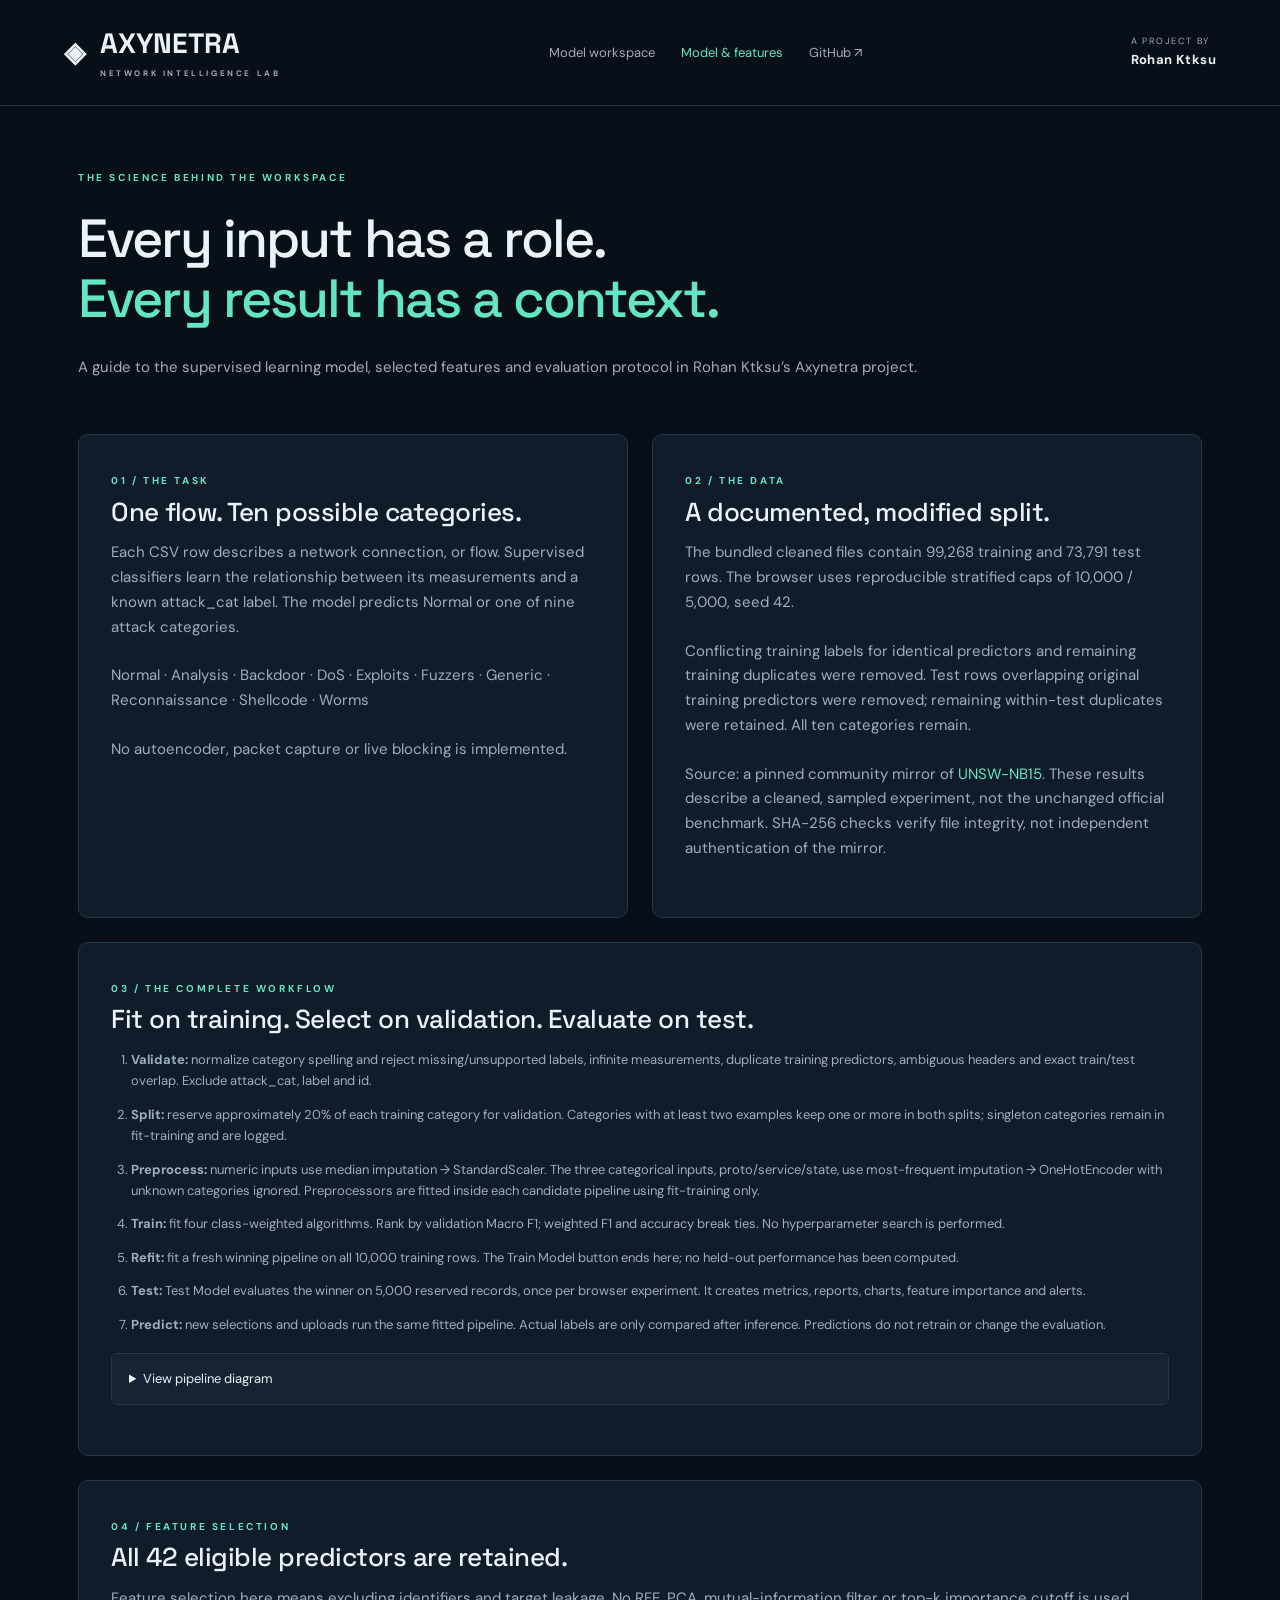
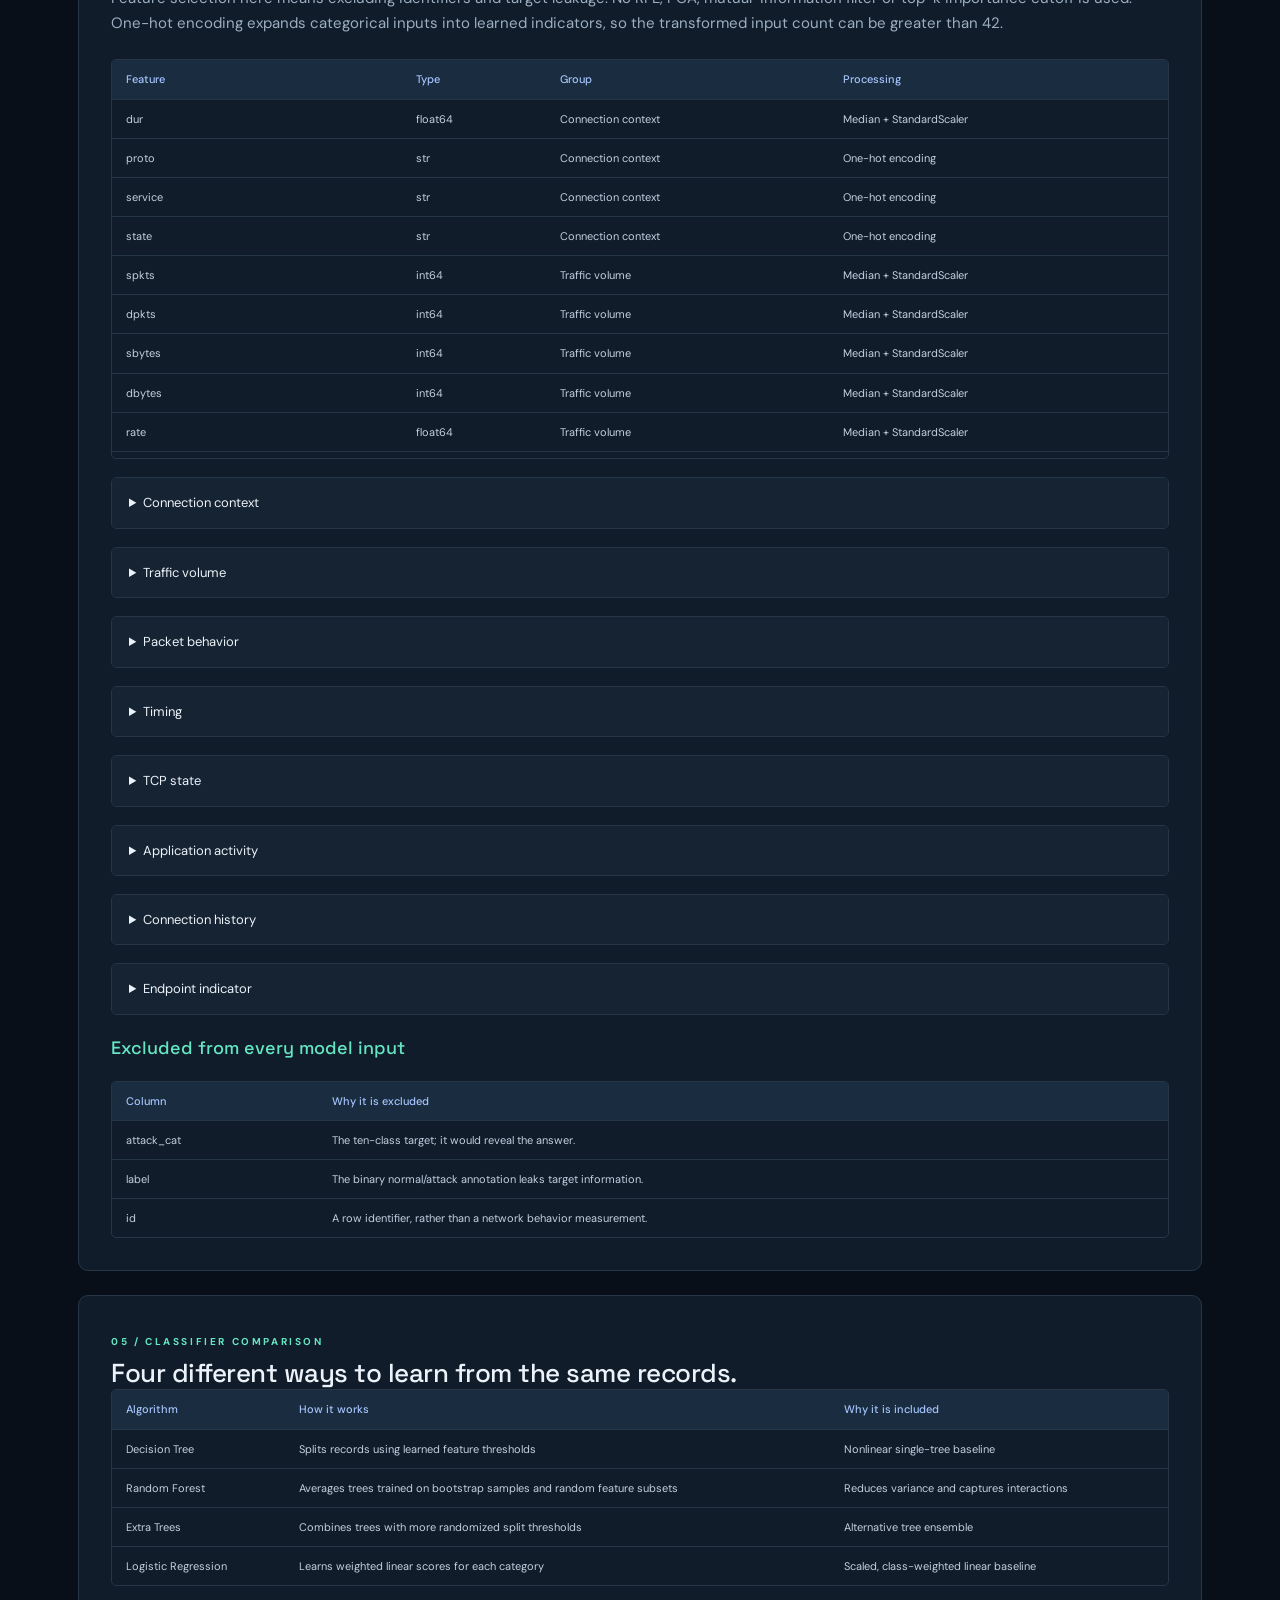
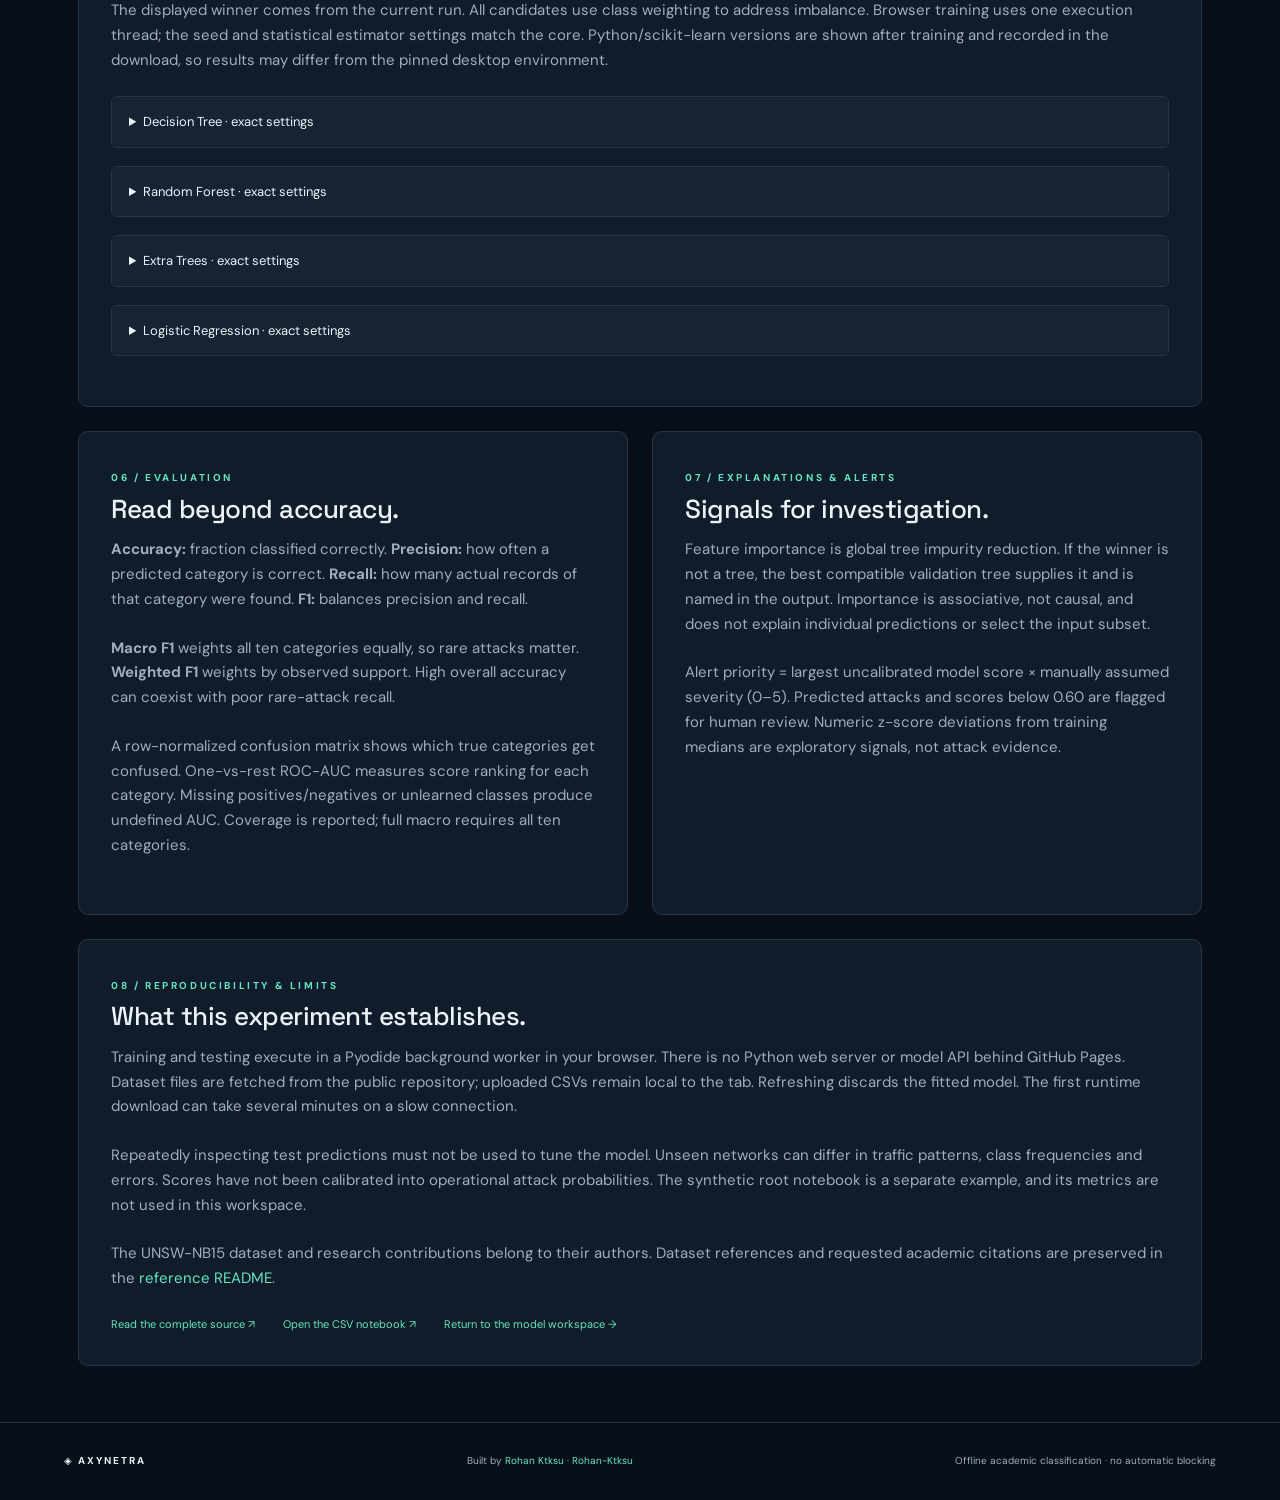
==== docs/model.html @ 543ff3a2 "feat: add guided browser training workflow for GitHub Pages" ====
<!doctype html><html lang="en"><head><meta charset="utf-8"><meta name="viewport" content="width=device-width,initial-scale=1"><title>Model & Features · Axynetra</title><meta name="description" content="Understand Axynetra's classifiers, 42 selected inputs, preprocessing and evaluation."><link rel="stylesheet" href="site.css"><script src="model.js" defer></script></head><body><a class="skip" href="#main">Skip to content</a><header><a class="brand" href="./">◈ <span>AXYNETRA<small>NETWORK INTELLIGENCE LAB</small></span></a><nav aria-label="Main navigation"><a href="./">Model workspace</a><a class="active" href="model.html">Model & features</a><a href="https://github.com/Rohan-Ktksu/axynetra/tree/codex/organized-prediction-website">GitHub ↗</a></nav><div class="owner">A PROJECT BY <b>Rohan Ktksu</b></div></header><main id="main"><section class="model-hero"><span class="eyebrow">THE SCIENCE BEHIND THE WORKSPACE</span><h1>Every input has a role.<br><em>Every result has a context.</em></h1><p>A guide to the supervised learning model, selected features and evaluation protocol in Rohan Ktksu’s Axynetra project.</p></section><div class="article-grid">
<section class="panel"><span class="eyebrow">01 / THE TASK</span><h2>One flow. Ten possible categories.</h2><p>Each CSV row describes a network connection, or flow. Supervised classifiers learn the relationship between its measurements and a known attack_cat label. The model predicts Normal or one of nine attack categories.</p><p>Normal · Analysis · Backdoor · DoS · Exploits · Fuzzers · Generic · Reconnaissance · Shellcode · Worms</p><p>No autoencoder, packet capture or live blocking is implemented.</p></section>
<section class="panel"><span class="eyebrow">02 / THE DATA</span><h2>A documented, modified split.</h2><p>The bundled cleaned files contain 99,268 training and 73,791 test rows. The browser uses reproducible stratified caps of 10,000 / 5,000, seed 42.</p><p>Conflicting training labels for identical predictors and remaining training duplicates were removed. Test rows overlapping original training predictors were removed; remaining within-test duplicates were retained. All ten categories remain.</p><p>Source: a pinned community mirror of <a href="https://research.unsw.edu.au/projects/unsw-nb15-dataset">UNSW-NB15</a>. These results describe a cleaned, sampled experiment, not the unchanged official benchmark. SHA-256 checks verify file integrity, not independent authentication of the mirror.</p></section>
<section class="panel full"><span class="eyebrow">03 / THE COMPLETE WORKFLOW</span><h2>Fit on training. Select on validation. Evaluate on test.</h2><ol><li><b>Validate:</b> normalize category spelling and reject missing/unsupported labels, infinite measurements, duplicate training predictors, ambiguous headers and exact train/test overlap. Exclude attack_cat, label and id.</li><li><b>Split:</b> reserve approximately 20% of each training category for validation. Categories with at least two examples keep one or more in both splits; singleton categories remain in fit-training and are logged.</li><li><b>Preprocess:</b> numeric inputs use median imputation → StandardScaler. The three categorical inputs, proto/service/state, use most-frequent imputation → OneHotEncoder with unknown categories ignored. Preprocessors are fitted inside each candidate pipeline using fit-training only.</li><li><b>Train:</b> fit four class-weighted algorithms. Rank by validation Macro F1; weighted F1 and accuracy break ties. No hyperparameter search is performed.</li><li><b>Refit:</b> fit a fresh winning pipeline on all 10,000 training rows. The Train Model button ends here; no held-out performance has been computed.</li><li><b>Test:</b> Test Model evaluates the winner on 5,000 reserved records, once per browser experiment. It creates metrics, reports, charts, feature importance and alerts.</li><li><b>Predict:</b> new selections and uploads run the same fitted pipeline. Actual labels are only compared after inference. Predictions do not retrain or change the evaluation.</li></ol><details><summary>View pipeline diagram</summary><img src="pipeline/axynetra_ml_pipeline.png" alt="Training and held-out evaluation branches in the Axynetra pipeline"></details></section>
<section class="panel full"><span class="eyebrow">04 / FEATURE SELECTION</span><h2>All 42 eligible predictors are retained.</h2><p>Feature selection here means excluding identifiers and target leakage. No RFE, PCA, mutual-information filter or top-k importance cutoff is used. One-hot encoding expands categorical inputs into learned indicators, so the transformed input count can be greater than 42.</p><div id="feature-list" class="table-scroll" tabindex="0">Loading the exact feature schema…</div><div id="feature-groups"></div><h3>Excluded from every model input</h3><div class="table-scroll"><table><thead><tr><th>Column</th><th>Why it is excluded</th></tr></thead><tbody><tr><td>attack_cat</td><td>The ten-class target; it would reveal the answer.</td></tr><tr><td>label</td><td>The binary normal/attack annotation leaks target information.</td></tr><tr><td>id</td><td>A row identifier, rather than a network behavior measurement.</td></tr></tbody></table></div></section>
<section class="panel full"><span class="eyebrow">05 / CLASSIFIER COMPARISON</span><h2>Four different ways to learn from the same records.</h2><div class="table-scroll"><table><thead><tr><th>Algorithm</th><th>How it works</th><th>Why it is included</th></tr></thead><tbody><tr><td>Decision Tree</td><td>Splits records using learned feature thresholds</td><td>Nonlinear single-tree baseline</td></tr><tr><td>Random Forest</td><td>Averages trees trained on bootstrap samples and random feature subsets</td><td>Reduces variance and captures interactions</td></tr><tr><td>Extra Trees</td><td>Combines trees with more randomized split thresholds</td><td>Alternative tree ensemble</td></tr><tr><td>Logistic Regression</td><td>Learns weighted linear scores for each category</td><td>Scaled, class-weighted linear baseline</td></tr></tbody></table></div><p>The displayed winner comes from the current run. All candidates use class weighting to address imbalance. Browser training uses one execution thread; the seed and statistical estimator settings match the core. Python/scikit-learn versions are shown after training and recorded in the download, so results may differ from the pinned desktop environment.</p><div id="model-settings"></div></section>
<section class="panel"><span class="eyebrow">06 / EVALUATION</span><h2>Read beyond accuracy.</h2><p><b>Accuracy:</b> fraction classified correctly. <b>Precision:</b> how often a predicted category is correct. <b>Recall:</b> how many actual records of that category were found. <b>F1:</b> balances precision and recall.</p><p><b>Macro F1</b> weights all ten categories equally, so rare attacks matter. <b>Weighted F1</b> weights by observed support. High overall accuracy can coexist with poor rare-attack recall.</p><p>A row-normalized confusion matrix shows which true categories get confused. One-vs-rest ROC-AUC measures score ranking for each category. Missing positives/negatives or unlearned classes produce undefined AUC. Coverage is reported; full macro requires all ten categories.</p></section>
<section class="panel"><span class="eyebrow">07 / EXPLANATIONS & ALERTS</span><h2>Signals for investigation.</h2><p>Feature importance is global tree impurity reduction. If the winner is not a tree, the best compatible validation tree supplies it and is named in the output. Importance is associative, not causal, and does not explain individual predictions or select the input subset.</p><p>Alert priority = largest uncalibrated model score × manually assumed severity (0–5). Predicted attacks and scores below 0.60 are flagged for human review. Numeric z-score deviations from training medians are exploratory signals, not attack evidence.</p></section>
<section class="panel full"><span class="eyebrow">08 / REPRODUCIBILITY & LIMITS</span><h2>What this experiment establishes.</h2><p>Training and testing execute in a Pyodide background worker in your browser. There is no Python web server or model API behind GitHub Pages. Dataset files are fetched from the public repository; uploaded CSVs remain local to the tab. Refreshing discards the fitted model. The first runtime download can take several minutes on a slow connection.</p><p>Repeatedly inspecting test predictions must not be used to tune the model. Unseen networks can differ in traffic patterns, class frequencies and errors. Scores have not been calibrated into operational attack probabilities. The synthetic root notebook is a separate example, and its metrics are not used in this workspace.</p><p>The UNSW-NB15 dataset and research contributions belong to their authors. Dataset references and requested academic citations are preserved in the <a href="https://github.com/Rohan-Ktksu/axynetra/blob/main/reference/README.md">reference README</a>.</p><div class="links"><a href="source.html">Read the complete source ↗</a><a href="https://github.com/Rohan-Ktksu/axynetra/blob/main/reference/Axynetra_UNSW_NB15.ipynb">Open the CSV notebook ↗</a><a href="./">Return to the model workspace →</a></div></section>
</div></main><footer><span>◈ AXYNETRA</span><p>Built by <a href="https://github.com/Rohan-Ktksu">Rohan Ktksu · Rohan-Ktksu</a></p><p>Offline academic classification · no automatic blocking</p></footer></body></html>
---- docs/site.css ----
@import url('https://fonts.googleapis.com/css2?family=DM+Sans:wght@400;500;600;700&family=Space+Grotesk:wght@400;500;600;700&display=swap');
:root{--bg:#080f18;--panel:#101c29;--line:#273647;--muted:#9daec1;--ink:#ecf2f9;--teal:#64e6c3;--blue:#a6c5fd}*{box-sizing:border-box}html{scroll-behavior:smooth;scroll-padding-top:24px}body{margin:0;background:var(--bg);color:var(--ink);font-family:'DM Sans',system-ui,sans-serif;font-size:15px;line-height:1.65}a{color:var(--teal);text-decoration:none}a:hover{text-decoration:underline}button,a,input,select,summary{touch-action:manipulation}a:focus-visible,button:focus-visible,input:focus-visible,select:focus-visible,summary:focus-visible{outline:3px solid var(--teal);outline-offset:5px}header{max-width:1440px;margin:auto;display:flex;align-items:center;justify-content:space-between;gap:28px;padding:27px 5%;border-bottom:1px solid var(--line)}.brand{font-family:'Space Grotesk',sans-serif;display:flex;gap:14px;align-items:center;font-size:28px;color:var(--ink);font-weight:700;line-height:1.2}.brand small{display:block;font-family:'DM Sans',sans-serif;font-size:8px;letter-spacing:2.6px;color:var(--muted);margin-top:8px}nav{display:flex;gap:26px;font-size:13px}nav a{color:var(--muted)}nav a.active{color:var(--teal)}.owner{font-size:9px;letter-spacing:1.8px;color:var(--muted)}.owner b{display:block;color:var(--ink);font-size:13px;letter-spacing:.4px}main{max-width:1180px;padding:0 28px 56px;margin:auto}.hero{display:grid;grid-template-columns:1.45fr 1fr;gap:90px;padding:80px 0 66px;align-items:center}.eyebrow{font-size:10px;letter-spacing:2.6px;color:var(--teal);font-weight:700}h1,h2,h3,strong{font-family:'Space Grotesk',sans-serif}h1{font-size:clamp(38px,4.2vw,59px);line-height:1.12;letter-spacing:-2px;margin:20px 0 26px;font-weight:500}h1 em{font-style:normal;color:var(--teal)}p{color:var(--muted);margin:12px 0 24px}.hero p{max-width:540px;font-size:15px}.hero-card{background:linear-gradient(145deg,#172d38,#101b2a);border:1px solid #375358;border-radius:14px;padding:30px 34px;box-shadow:0 20px 90px #2ccbac0b}.stat{display:flex;align-items:center;gap:24px;padding:13px 0;border-bottom:1px solid #ffffff10}.stat strong{font-size:44px;font-weight:500;width:62px}.stat span{color:var(--muted);font-size:13px}.hero-card p{font-size:11px;margin:24px 0 0}.button,button{display:inline-flex;justify-content:space-between;align-items:center;gap:30px;border:1px solid transparent;border-radius:6px;background:var(--teal);color:#06251e;font:600 13px 'DM Sans',sans-serif;padding:13px 20px;cursor:pointer;text-decoration:none}.button:hover,button:hover:not(:disabled){filter:brightness(1.08);text-decoration:none}button:disabled{opacity:.38;cursor:not-allowed}.secondary{background:transparent;border-color:#526675;color:var(--ink)}.journey{list-style:none;display:grid;grid-template-columns:repeat(5,1fr);gap:16px;padding:20px 0 34px;margin:0}.journey li{border-top:2px solid var(--line);padding-top:16px;color:#a4b3c4;font-size:11px;letter-spacing:1px}.journey li span{display:block;font-size:13px;color:var(--ink);letter-spacing:0}.journey .current{border-color:var(--teal);color:var(--teal)}.panel{border:1px solid var(--line);border-radius:10px;background:var(--panel);padding:32px;margin:0 0 26px;scroll-margin-top:20px}.section-head{display:flex;gap:18px;align-items:center;margin-bottom:22px}.step{border:1px solid #3d645e;color:var(--teal);border-radius:8px;font:500 18px 'Space Grotesk',sans-serif;padding:9px 12px}.section-head .eyebrow{font-size:9px}h2{font-size:26px;font-weight:500;letter-spacing:-.5px;line-height:1.25;margin:4px 0 0}h3{font-size:18px;font-weight:500}.badge{margin-left:auto;font-size:8px;letter-spacing:1px;border:1px solid #3b515c;border-radius:5px;padding:6px 9px;color:var(--muted);white-space:nowrap}.metrics{display:grid;grid-template-columns:repeat(4,1fr);gap:20px;margin:24px 0 30px}.metrics strong{display:block;color:var(--ink);font-size:26px;font-weight:500}.metrics span{font-size:11px;color:var(--muted)}details{border:1px solid var(--line);border-radius:6px;margin:18px 0;overflow:hidden}summary{padding:14px 17px;cursor:pointer;font-size:13px;color:var(--ink);background:#152332}summary span{font-size:10px;color:var(--muted);margin-left:16px}details>p{padding:0 18px}details>img{display:block;background:white;width:calc(100% - 32px);height:auto;margin:16px}.table-scroll{overflow:auto;max-height:400px;border:1px solid var(--line);border-radius:5px}details .table-scroll{border-radius:0;border:0}table{width:100%;border-collapse:collapse;font-size:11px;white-space:nowrap}th{position:sticky;top:0;background:#1a2c3f;color:var(--blue);font-weight:500;text-align:left;padding:10px 14px;z-index:1}td{padding:10px 14px;border-top:1px solid #253647;color:#c3d0df}tr:hover td{background:#172b39}.links{display:flex;gap:28px;font-size:11px;margin-top:18px}.flow{display:flex;align-items:center;gap:12px;background:#0a1521;padding:18px;border-radius:7px;flex-wrap:wrap;margin:22px 0}.flow span{font-size:11px;color:#cbd9e8}.flow b{color:var(--teal)}.code-header{background:#192b3e;padding:12px 17px;display:flex;justify-content:space-between;align-items:center;font-size:9px;letter-spacing:1px;border:1px solid var(--line);border-radius:6px 6px 0 0}.code-frame{width:100%;height:390px;border:1px solid var(--line);border-top:0;border-radius:0 0 6px 6px;background:#08121c}.text-link{display:block;margin-top:16px;font-size:12px}.progress-box{margin:22px 0;padding:18px;border:1px solid #3d645e;border-radius:6px;background:#0b211f}.progress-box label{font-size:12px;display:block}progress{width:100%;height:10px;accent-color:var(--teal);margin:14px 0}.activity{font-size:11px;color:var(--muted);padding-left:20px;max-height:160px;overflow:auto}.activity li:last-child{color:var(--teal)}.success{color:var(--teal);border-left:2px solid var(--teal);padding:8px 16px}.form-grid{display:grid;grid-template-columns:2fr 2fr 1fr;gap:18px}label{font-size:11px;color:var(--muted)}input,select{width:100%;background:#091520;color:var(--ink);border:1px solid #3a4a5d;border-radius:5px;padding:11px;font-family:inherit;display:block;margin:6px 0 18px}input[type=file]{padding:10px}fieldset{border:0;padding:0;margin:0}fieldset:disabled{opacity:.45}.locked .step{border-color:var(--line);color:var(--muted)}.report{background:#091520;padding:20px;overflow:auto;font-size:11px;color:#c4d4e4;margin:0}.error{background:#3b1820;border:1px solid #b35165;color:#ffbdc8;padding:18px;border-radius:6px;white-space:pre-wrap}.note{font-size:11px;color:var(--muted)}footer{padding:30px 5%;border-top:1px solid var(--line);display:flex;gap:30px;align-items:center;justify-content:space-between;font-size:10px}footer span{font-weight:700;letter-spacing:2px}footer p{margin:0}.skip{position:absolute;left:-9999px}.skip:focus{left:15px;top:10px;background:var(--teal);color:#000;padding:10px;z-index:99}[hidden]{display:none!important}.model-hero{padding:58px 0 30px}.model-hero h1{max-width:780px}.article-grid{display:grid;grid-template-columns:1fr 1fr;gap:24px}.article-grid .panel{margin:0}.article-grid h3{color:var(--teal)}.article-grid ul,.article-grid ol{padding-left:20px;color:var(--muted);font-size:13px}.article-grid li{margin:12px 0}.plain-code{white-space:pre-wrap;overflow-wrap:anywhere;font-size:11px;color:var(--blue);background:#091520;padding:18px;border-radius:6px}.full{grid-column:1/-1}@media(max-width:900px){.hero{gap:35px;padding-top:50px}header{flex-wrap:wrap}nav{order:3;width:100%;justify-content:center}.owner{margin-left:auto}.metrics{grid-template-columns:repeat(2,1fr)}.badge{display:none}.article-grid{grid-template-columns:1fr}}@media(max-width:600px){main{padding:0 16px 30px}.hero{grid-template-columns:1fr;padding:42px 0 32px;gap:30px}.hero-card{padding:22px}.hero-card .stat{display:inline-flex;width:32%;gap:8px;flex-direction:column;align-items:flex-start;border:0}.stat strong{font-size:32px}.stat span{font-size:10px}.hero-card p{margin-top:12px}.hero p{font-size:13px}.panel{padding:22px 17px}.section-head{gap:12px}h2{font-size:22px}.section-head .eyebrow{font-size:8px;letter-spacing:1.5px}.journey{gap:8px}.journey li span{font-size:10px}.metrics{gap:16px}.metrics strong{font-size:23px}.form-grid{grid-template-columns:1fr}.links{flex-direction:column;gap:7px}.code-header{font-size:8px;gap:18px}.code-frame{height:320px}.owner{font-size:8px}.brand{font-size:23px}.brand small{font-size:7px}nav{gap:20px;font-size:11px}footer{flex-direction:column;gap:10px;align-items:flex-start}summary span{display:block;margin:4px 0 0}}
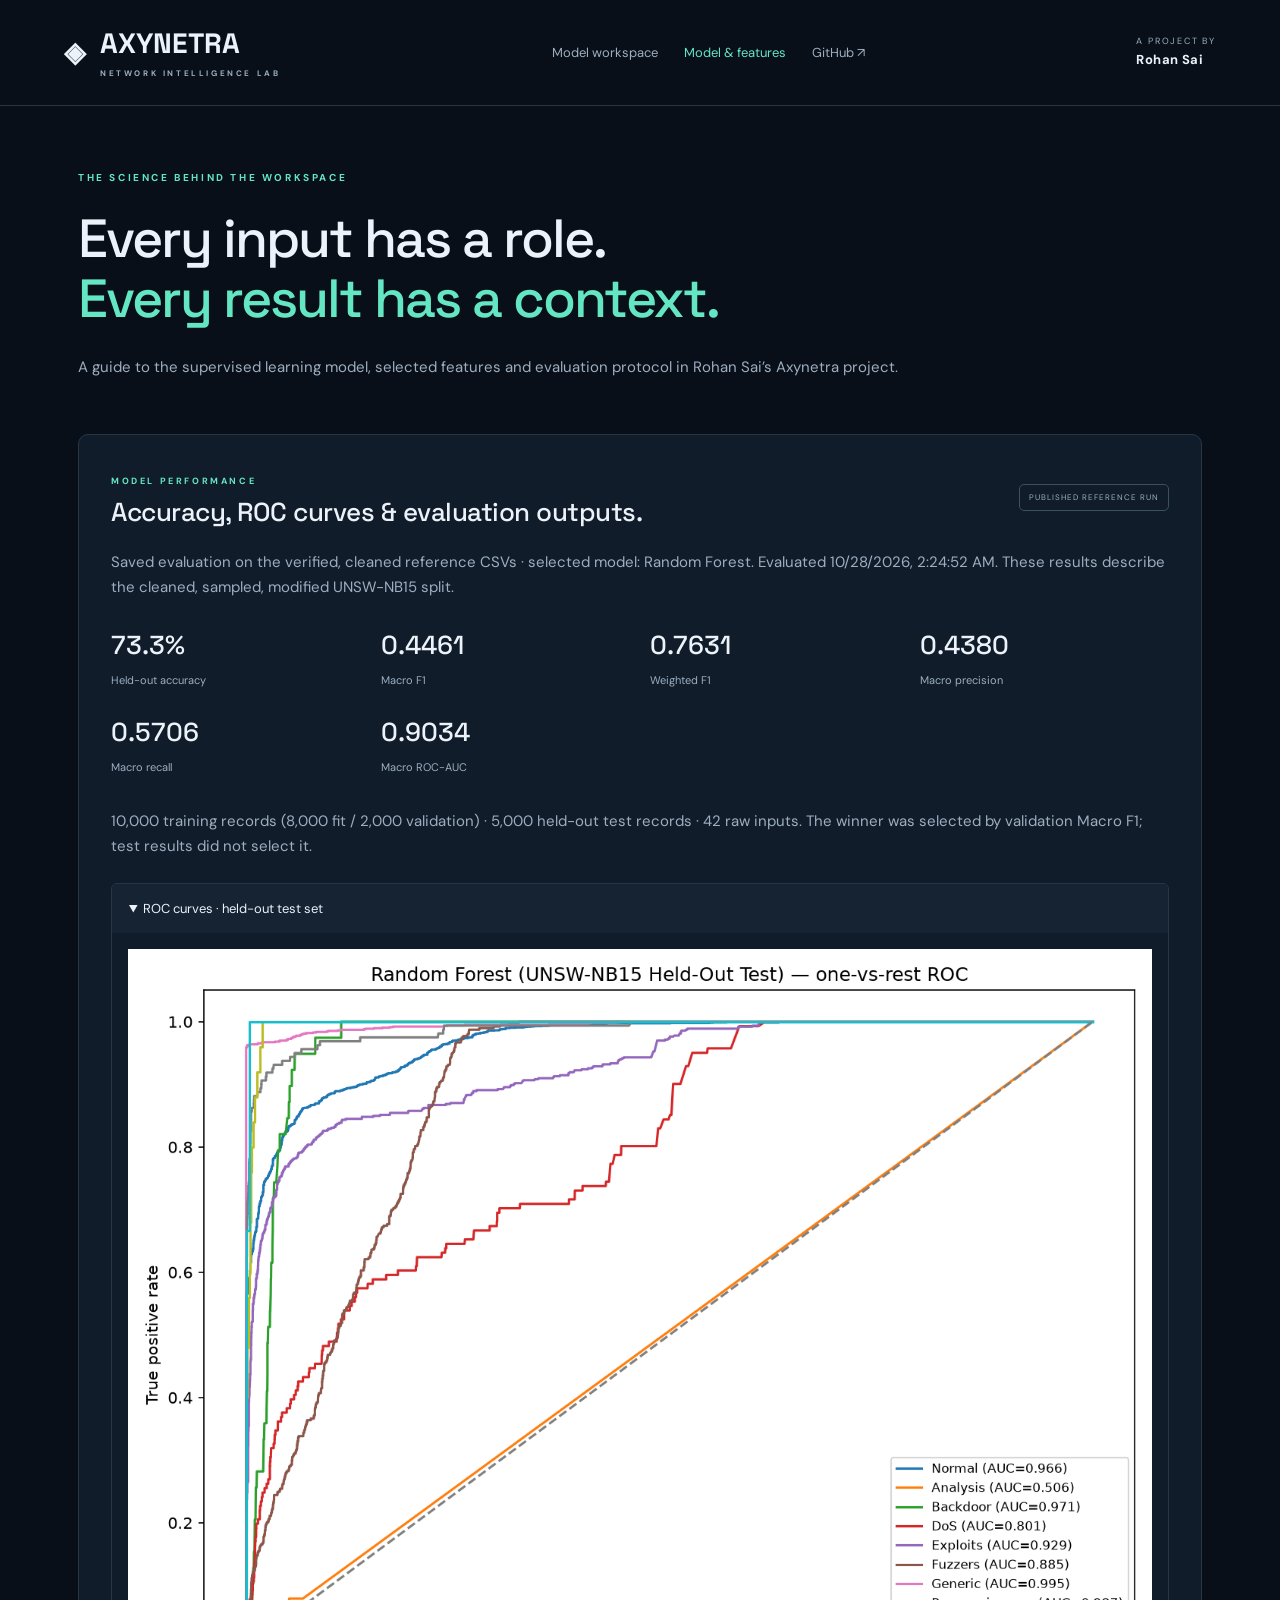
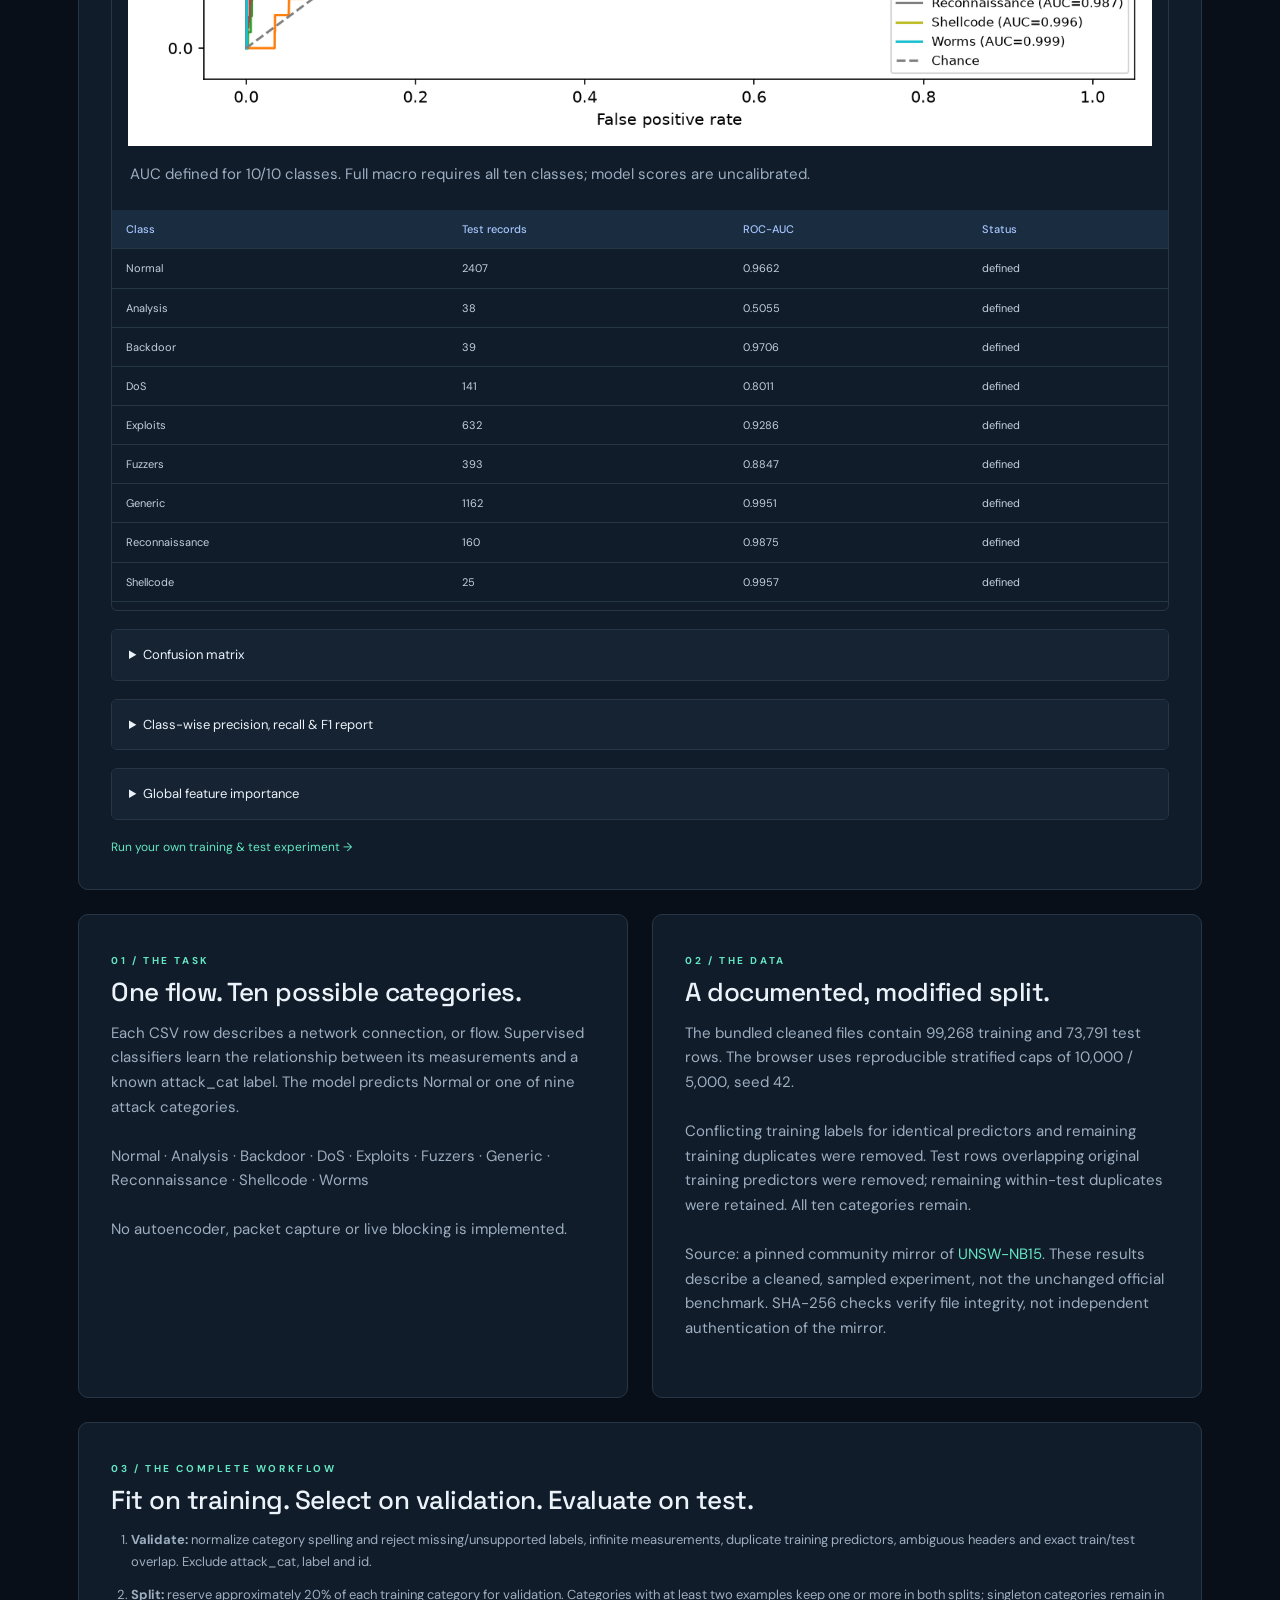
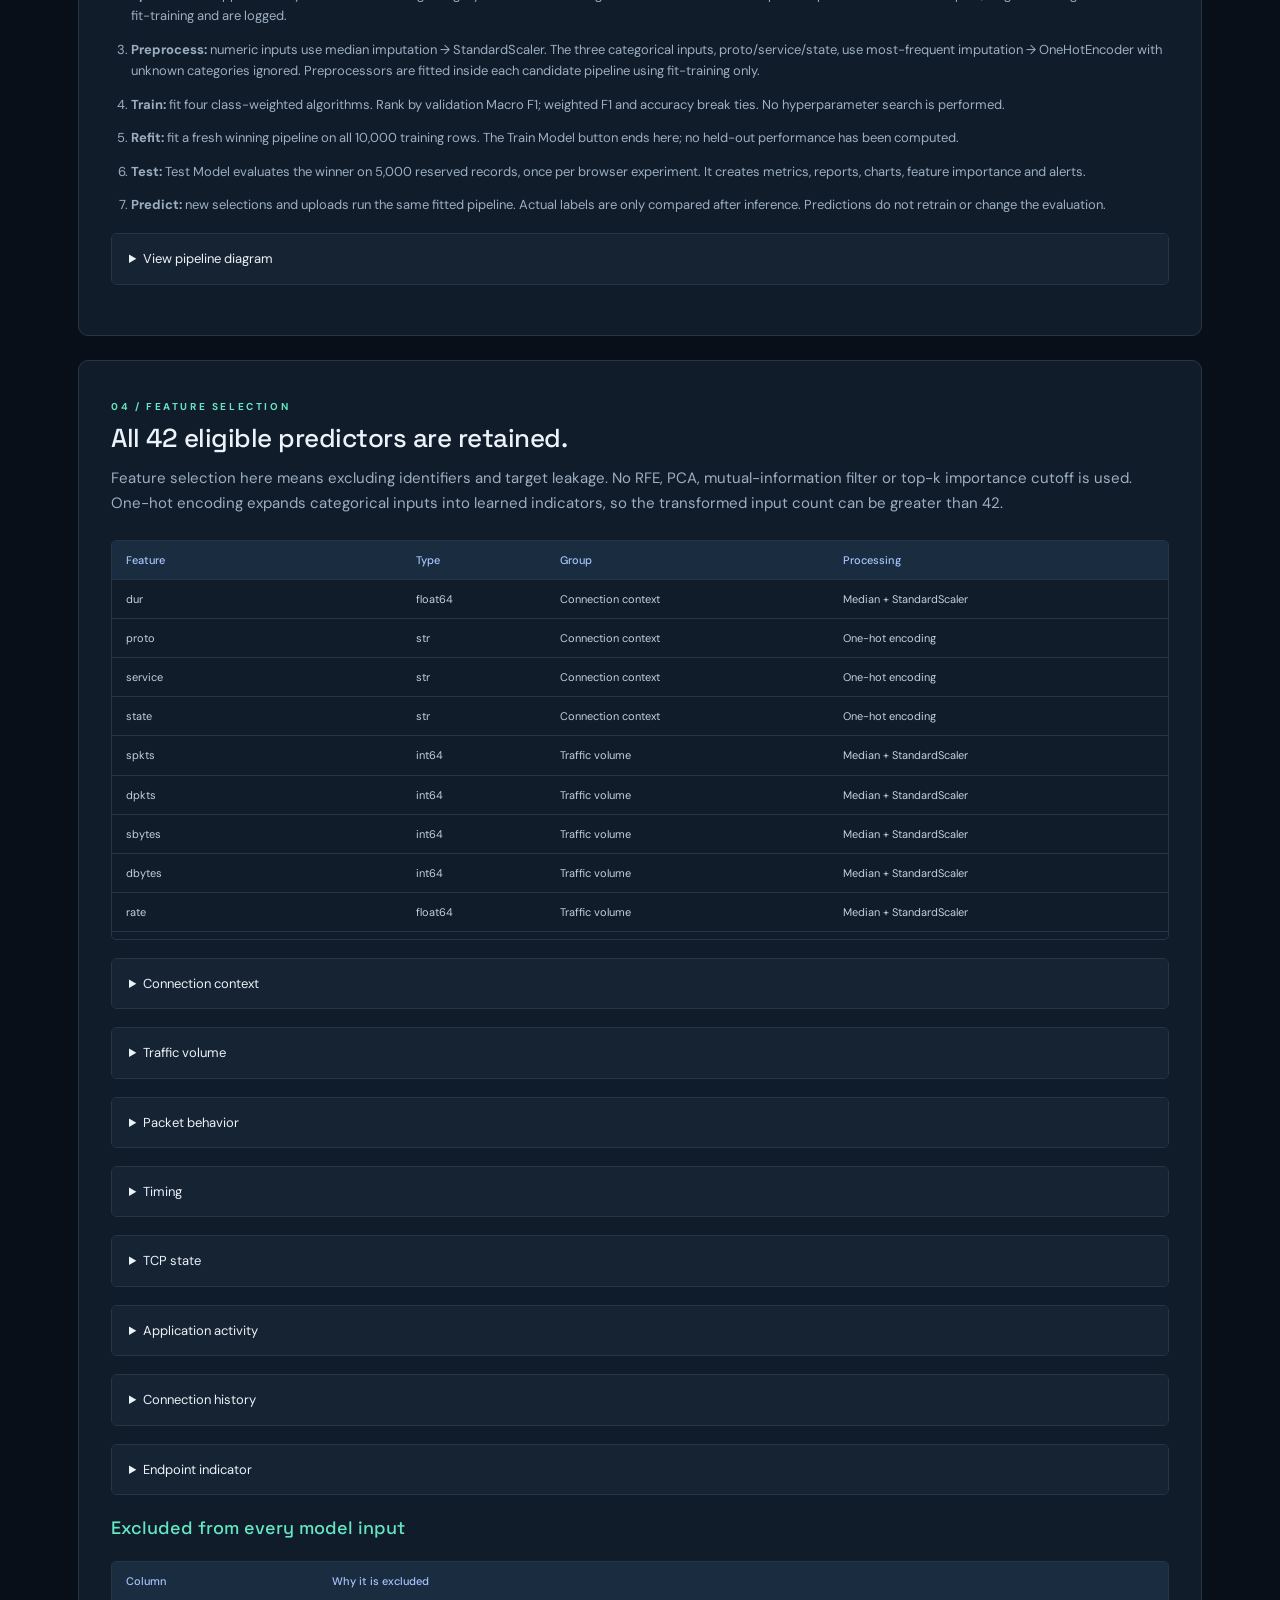
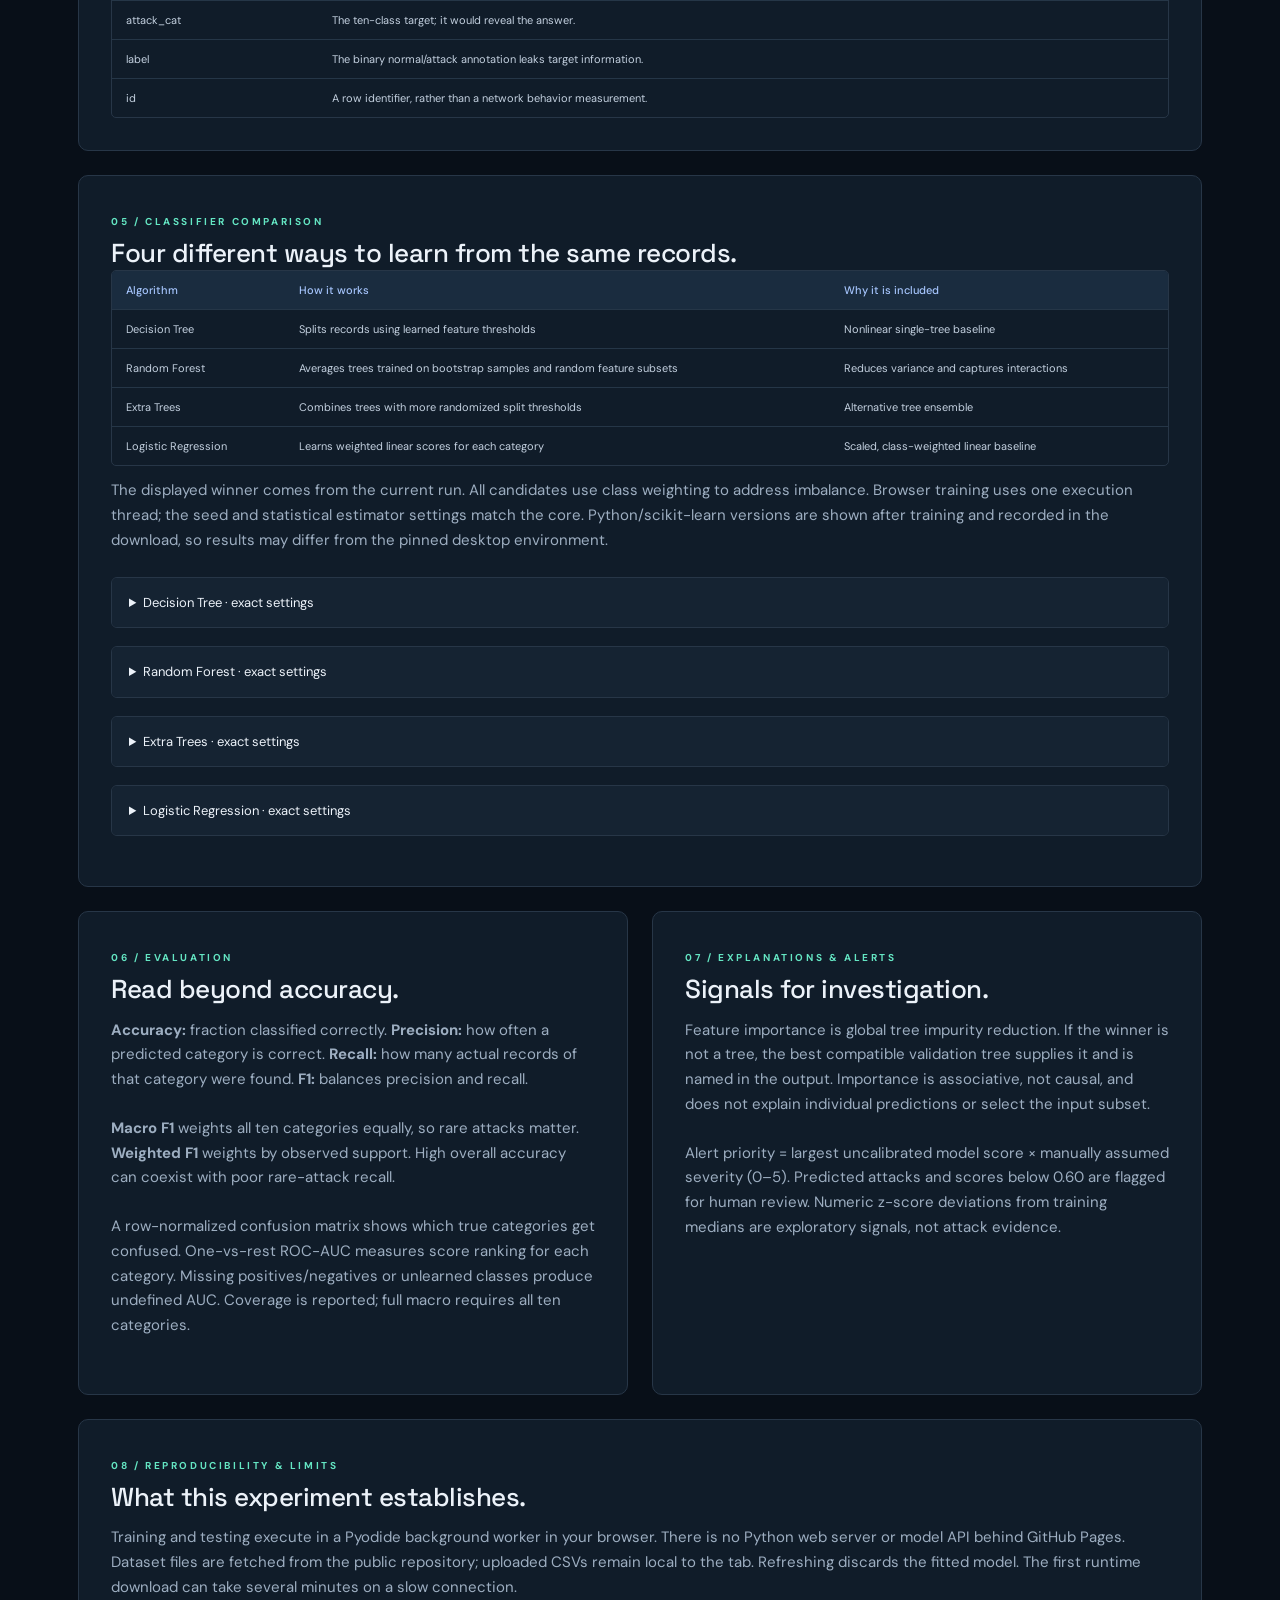
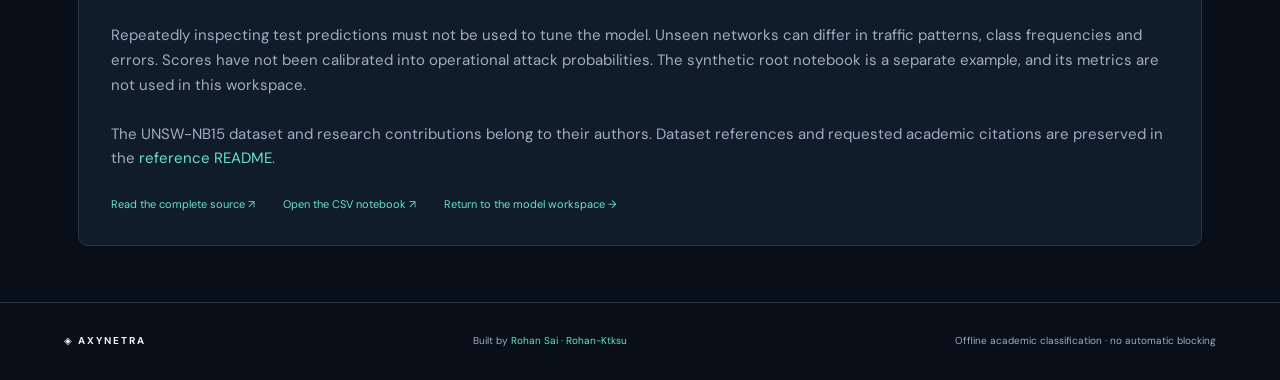
==== commit b38836ca: "feat: show model evaluation results and credit Rohan Sai" ====
--- a/docs/model.html
+++ b/docs/model.html
@@ -1,4 +1,5 @@
-<!doctype html><html lang="en"><head><meta charset="utf-8"><meta name="viewport" content="width=device-width,initial-scale=1"><title>Model & Features · Axynetra</title><meta name="description" content="Understand Axynetra's classifiers, 42 selected inputs, preprocessing and evaluation."><link rel="stylesheet" href="site.css"><script src="model.js" defer></script></head><body><a class="skip" href="#main">Skip to content</a><header><a class="brand" href="./">◈ <span>AXYNETRA<small>NETWORK INTELLIGENCE LAB</small></span></a><nav aria-label="Main navigation"><a href="./">Model workspace</a><a class="active" href="model.html">Model & features</a><a href="https://github.com/Rohan-Ktksu/axynetra/tree/codex/organized-prediction-website">GitHub ↗</a></nav><div class="owner">A PROJECT BY <b>Rohan Ktksu</b></div></header><main id="main"><section class="model-hero"><span class="eyebrow">THE SCIENCE BEHIND THE WORKSPACE</span><h1>Every input has a role.<br><em>Every result has a context.</em></h1><p>A guide to the supervised learning model, selected features and evaluation protocol in Rohan Ktksu’s Axynetra project.</p></section><div class="article-grid">
+<!doctype html><html lang="en"><head><meta charset="utf-8"><meta name="viewport" content="width=device-width,initial-scale=1"><title>Model & Features · Axynetra</title><meta name="description" content="Understand Axynetra's classifiers, 42 selected inputs, preprocessing and evaluation."><link rel="stylesheet" href="site.css"><script src="model.js" defer></script></head><body><a class="skip" href="#main">Skip to content</a><header><a class="brand" href="./">◈ <span>AXYNETRA<small>NETWORK INTELLIGENCE LAB</small></span></a><nav aria-label="Main navigation"><a href="./">Model workspace</a><a class="active" href="model.html">Model & features</a><a href="https://github.com/Rohan-Ktksu/axynetra/tree/codex/organized-prediction-website">GitHub ↗</a></nav><div class="owner">A PROJECT BY <b>Rohan Sai</b></div></header><main id="main"><section class="model-hero"><span class="eyebrow">THE SCIENCE BEHIND THE WORKSPACE</span><h1>Every input has a role.<br><em>Every result has a context.</em></h1><p>A guide to the supervised learning model, selected features and evaluation protocol in Rohan Sai’s Axynetra project.</p></section><div class="article-grid">
+<section class="panel full" id="model-performance" aria-label="Model evaluation results"><div class="section-head"><div><span class="eyebrow">MODEL PERFORMANCE</span><h2>Accuracy, ROC curves & evaluation outputs.</h2></div><span class="badge" id="evaluation-source">LOADING RESULTS</span></div><p id="evaluation-note" role="status">Loading the saved evaluation from the verified reference dataset…</p><div id="evaluation-content" hidden><div class="metrics" id="evaluation-metrics"></div><p id="evaluation-protocol"></p><details open><summary>ROC curves · held-out test set</summary><img id="evaluation-roc" alt="Held-out one-vs-rest ROC curves for the selected classifier"><p id="evaluation-auc-note"></p><div id="evaluation-auc" class="table-scroll" tabindex="0"></div></details><details><summary>Confusion matrix</summary><img id="evaluation-confusion" alt="Row-normalized held-out confusion matrix"></details><details><summary>Class-wise precision, recall & F1 report</summary><pre class="report" id="evaluation-report"></pre></details><details><summary>Global feature importance</summary><p id="evaluation-importance-note"></p><img id="evaluation-importance" alt="Global tree-based feature importances"></details><a class="text-link" href="./#training">Run your own training & test experiment →</a></div></section>
 <section class="panel"><span class="eyebrow">01 / THE TASK</span><h2>One flow. Ten possible categories.</h2><p>Each CSV row describes a network connection, or flow. Supervised classifiers learn the relationship between its measurements and a known attack_cat label. The model predicts Normal or one of nine attack categories.</p><p>Normal · Analysis · Backdoor · DoS · Exploits · Fuzzers · Generic · Reconnaissance · Shellcode · Worms</p><p>No autoencoder, packet capture or live blocking is implemented.</p></section>
 <section class="panel"><span class="eyebrow">02 / THE DATA</span><h2>A documented, modified split.</h2><p>The bundled cleaned files contain 99,268 training and 73,791 test rows. The browser uses reproducible stratified caps of 10,000 / 5,000, seed 42.</p><p>Conflicting training labels for identical predictors and remaining training duplicates were removed. Test rows overlapping original training predictors were removed; remaining within-test duplicates were retained. All ten categories remain.</p><p>Source: a pinned community mirror of <a href="https://research.unsw.edu.au/projects/unsw-nb15-dataset">UNSW-NB15</a>. These results describe a cleaned, sampled experiment, not the unchanged official benchmark. SHA-256 checks verify file integrity, not independent authentication of the mirror.</p></section>
 <section class="panel full"><span class="eyebrow">03 / THE COMPLETE WORKFLOW</span><h2>Fit on training. Select on validation. Evaluate on test.</h2><ol><li><b>Validate:</b> normalize category spelling and reject missing/unsupported labels, infinite measurements, duplicate training predictors, ambiguous headers and exact train/test overlap. Exclude attack_cat, label and id.</li><li><b>Split:</b> reserve approximately 20% of each training category for validation. Categories with at least two examples keep one or more in both splits; singleton categories remain in fit-training and are logged.</li><li><b>Preprocess:</b> numeric inputs use median imputation → StandardScaler. The three categorical inputs, proto/service/state, use most-frequent imputation → OneHotEncoder with unknown categories ignored. Preprocessors are fitted inside each candidate pipeline using fit-training only.</li><li><b>Train:</b> fit four class-weighted algorithms. Rank by validation Macro F1; weighted F1 and accuracy break ties. No hyperparameter search is performed.</li><li><b>Refit:</b> fit a fresh winning pipeline on all 10,000 training rows. The Train Model button ends here; no held-out performance has been computed.</li><li><b>Test:</b> Test Model evaluates the winner on 5,000 reserved records, once per browser experiment. It creates metrics, reports, charts, feature importance and alerts.</li><li><b>Predict:</b> new selections and uploads run the same fitted pipeline. Actual labels are only compared after inference. Predictions do not retrain or change the evaluation.</li></ol><details><summary>View pipeline diagram</summary><img src="pipeline/axynetra_ml_pipeline.png" alt="Training and held-out evaluation branches in the Axynetra pipeline"></details></section>
@@ -7,4 +8,4 @@
 <section class="panel"><span class="eyebrow">06 / EVALUATION</span><h2>Read beyond accuracy.</h2><p><b>Accuracy:</b> fraction classified correctly. <b>Precision:</b> how often a predicted category is correct. <b>Recall:</b> how many actual records of that category were found. <b>F1:</b> balances precision and recall.</p><p><b>Macro F1</b> weights all ten categories equally, so rare attacks matter. <b>Weighted F1</b> weights by observed support. High overall accuracy can coexist with poor rare-attack recall.</p><p>A row-normalized confusion matrix shows which true categories get confused. One-vs-rest ROC-AUC measures score ranking for each category. Missing positives/negatives or unlearned classes produce undefined AUC. Coverage is reported; full macro requires all ten categories.</p></section>
 <section class="panel"><span class="eyebrow">07 / EXPLANATIONS & ALERTS</span><h2>Signals for investigation.</h2><p>Feature importance is global tree impurity reduction. If the winner is not a tree, the best compatible validation tree supplies it and is named in the output. Importance is associative, not causal, and does not explain individual predictions or select the input subset.</p><p>Alert priority = largest uncalibrated model score × manually assumed severity (0–5). Predicted attacks and scores below 0.60 are flagged for human review. Numeric z-score deviations from training medians are exploratory signals, not attack evidence.</p></section>
 <section class="panel full"><span class="eyebrow">08 / REPRODUCIBILITY & LIMITS</span><h2>What this experiment establishes.</h2><p>Training and testing execute in a Pyodide background worker in your browser. There is no Python web server or model API behind GitHub Pages. Dataset files are fetched from the public repository; uploaded CSVs remain local to the tab. Refreshing discards the fitted model. The first runtime download can take several minutes on a slow connection.</p><p>Repeatedly inspecting test predictions must not be used to tune the model. Unseen networks can differ in traffic patterns, class frequencies and errors. Scores have not been calibrated into operational attack probabilities. The synthetic root notebook is a separate example, and its metrics are not used in this workspace.</p><p>The UNSW-NB15 dataset and research contributions belong to their authors. Dataset references and requested academic citations are preserved in the <a href="https://github.com/Rohan-Ktksu/axynetra/blob/main/reference/README.md">reference README</a>.</p><div class="links"><a href="source.html">Read the complete source ↗</a><a href="https://github.com/Rohan-Ktksu/axynetra/blob/main/reference/Axynetra_UNSW_NB15.ipynb">Open the CSV notebook ↗</a><a href="./">Return to the model workspace →</a></div></section>
-</div></main><footer><span>◈ AXYNETRA</span><p>Built by <a href="https://github.com/Rohan-Ktksu">Rohan Ktksu · Rohan-Ktksu</a></p><p>Offline academic classification · no automatic blocking</p></footer></body></html>
+</div></main><footer><span>◈ AXYNETRA</span><p>Built by <a href="https://github.com/Rohan-Ktksu">Rohan Sai · Rohan-Ktksu</a></p><p>Offline academic classification · no automatic blocking</p></footer></body></html>
